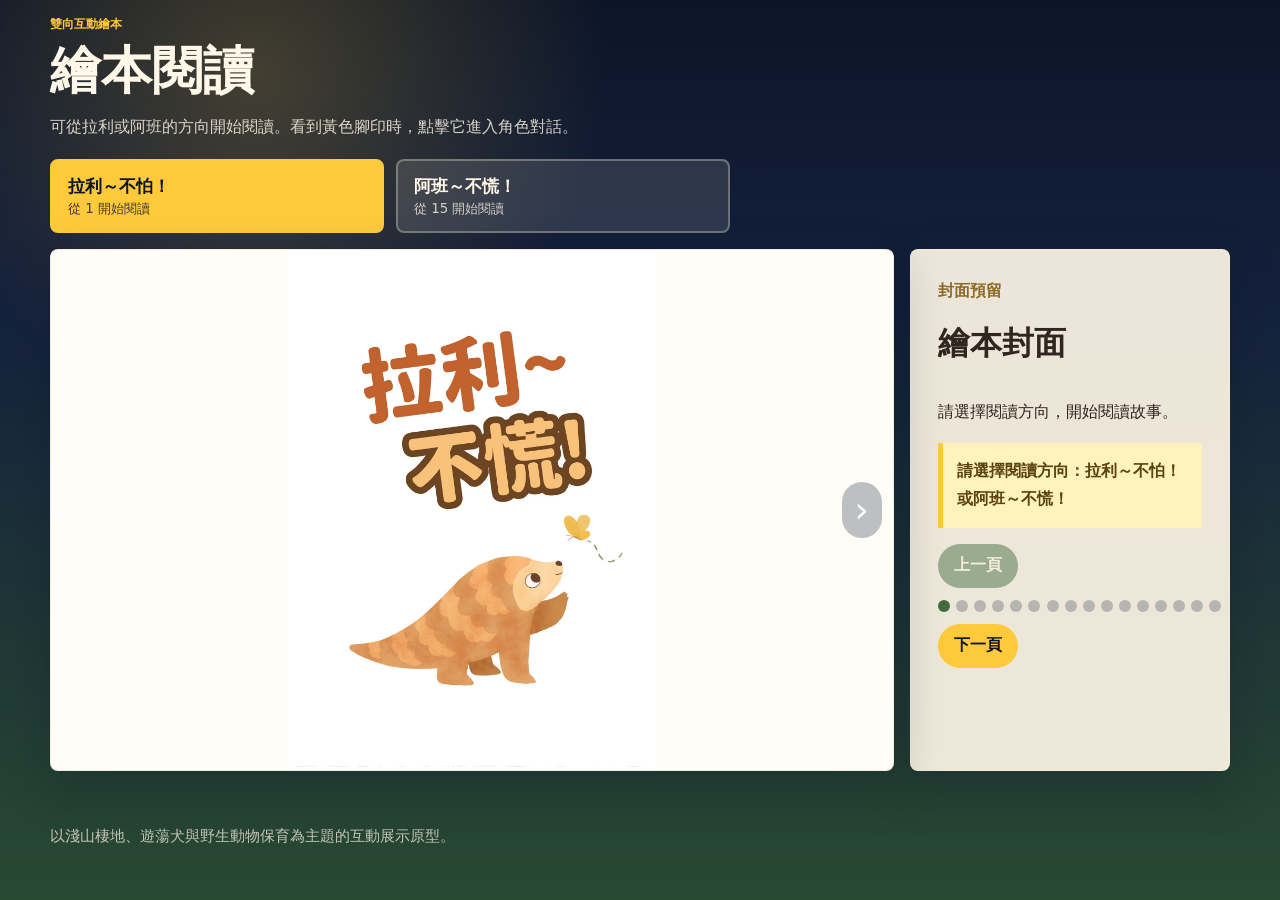
==== index.html @ 9e6d8e2f "Adjust chat avatar framing" ====
<!DOCTYPE html>
<html lang="zh-Hant">
<head>
  <meta charset="UTF-8">
  <meta name="viewport" content="width=device-width, initial-scale=1.0">
  <title>淺山夜路：流浪犬與野生動物的故事</title>
  <link rel="stylesheet" href="picture-book.css?v=20261018-5">
  <style>
    body.focused-chat .chat-layout,
    body.scan-mode .chat-layout { display: block !important; }
    body.focused-chat .character-picker,
    body.scan-mode .character-picker { display: none !important; }
    .active-character { display: flex !important; align-items: center; gap: 0.85rem; }
    .active-role-portrait {
      position: relative; display: grid !important; place-items: center;
      width: 5rem; height: 5rem; flex: 0 0 5rem; overflow: hidden;
      border: 3px solid #ffc93c; border-radius: 50%; background: #fff7e8;
    }
  </style>
</head>
<body>
  <main>
    <!-- 分頁一：雙向繪本閱讀 -->
    <section id="read" class="view active" aria-labelledby="read-title">
      <div class="section-heading">
        <p class="eyebrow">雙向互動繪本</p>
        <h2 id="read-title">繪本閱讀</h2>
        <p>可從拉利或阿班的方向開始閱讀。看到黃色腳印時，點擊它進入角色對話。</p>
      </div>

      <!-- 閱讀方向：拉利從第 1 頁開始，阿班從第 15 頁反向開始 -->
      <div class="reading-paths" aria-label="閱讀方向">
        <button class="path-btn active" data-path="lali" type="button">
          <span>拉利～不怕！</span>
          <small>從 1 開始閱讀</small>
        </button>
        <button class="path-btn" data-path="aban" type="button">
          <span>阿班～不慌！</span>
          <small>從 15 開始閱讀</small>
        </button>
      </div>

      <!-- 繪本舞台：JS 會把封面預留頁或正式內頁圖片放進 bookImage -->
      <article class="reader-shell">
        <div class="book-stage">
          <div id="bookImage" class="book-image" role="img" aria-label="繪本頁面插圖">
            <div class="cover-placeholder">
              <span class="hill"></span>
              <span class="tree tree-a"></span>
              <span class="tree tree-b"></span>
              <span class="star star-a"></span>
              <span class="star star-b"></span>
            </div>
          </div>

          <!-- 黃色腳印互動熱區：正式圖上已有腳印時，這個按鈕會變成透明可點擊區 -->
          <button id="pawHint" class="paw-hint" type="button" hidden>
            <img class="paw-image" src="assets/optimized/nfc-paw-icon.png" alt="" decoding="async">
            <span class="paw-label">角色提問</span>
          </button>
        </div>

        <!-- 右側文字與翻頁控制 -->
        <div class="page-panel">
          <p id="pageNumber" class="page-number"></p>
          <h3 id="pageTitle"></h3>
          <p id="pageText"></p>
          <p id="hintText" class="hint-text"></p>
          <div class="reader-controls">
            <button id="prevPage" class="secondary-btn" type="button">上一頁</button>
            <div id="pageDots" class="page-dots" aria-label="頁面指示"></div>
            <button id="nextPage" class="primary-btn" type="button">下一頁</button>
          </div>
        </div>
      </article>
    </section>

    <!-- 分頁二：角色 AI 對話 -->
    <section id="chat" class="view" aria-labelledby="chat-title">
      <div class="section-heading">
        <p class="eyebrow">角色對話</p>
        <h2 id="chat-title">AI 角色對話</h2>
        <p>可以直接選擇建議問題，也可以輸入自己的問題和故事角色聊天。</p>
      </div>

      <div class="chat-layout">
        <aside class="character-picker" aria-label="角色選擇">
          <button class="character-card active" data-role="lali" type="button">
            <img src="assets/optimized/character-lali-head.png?v=2" alt="拉利，穿山甲角色頭像" loading="lazy" decoding="async">
            <span>拉利</span>
            <small>穿山甲</small>
          </button>
          <button class="character-card" data-role="aban" type="button">
            <img src="assets/optimized/character-aban-head.png?v=2" alt="阿班，石虎角色頭像" loading="lazy" decoding="async">
            <span>阿班</span>
            <small>石虎</small>
          </button>
          <button class="character-card" data-role="dog" type="button">
            <img src="assets/optimized/character-dog-head.png?v=2" alt="故事中的狗狗角色頭像" loading="lazy" decoding="async">
            <span>狗</span>
            <small>遊蕩犬</small>
          </button>
        </aside>

        <section class="chat-window" aria-label="角色聊天視窗">
          <div class="chat-top">
            <div class="active-character">
              <div id="activeRolePortrait" class="active-role-portrait" data-role="lali" aria-hidden="true">
                <img id="activeRoleImage" src="assets/optimized/character-lali-head.png?v=2" alt="" decoding="async">
              </div>
              <div>
              <p class="eyebrow">目前角色</p>
              <h3 id="activeRoleName">拉利（穿山甲）</h3>
              <p id="usageStatus" class="usage-status" aria-live="polite"></p>
              </div>
            </div>
            <button id="clearChat" class="icon-btn" type="button" title="清空對話">清空</button>
          </div>
          <div id="chatMessages" class="chat-messages" aria-live="polite"></div>
          <form id="chatForm" class="chat-form">
            <label for="userMessage" class="sr-only">輸入想問角色的問題</label>
            <input id="userMessage" type="text" placeholder="輸入你想問角色的問題..." autocomplete="off">
            <button class="primary-btn" type="submit">送出</button>
          </form>
        </section>
      </div>
    </section>

  </main>

  <footer class="site-footer">
    <p>以淺山棲地、遊蕩犬與野生動物保育為主題的互動展示原型。</p>
  </footer>

  <script src="ai-config.js?v=20261018-2"></script>
  <script src="picture-book.js?v=20261018-1"></script>
  <script>
    document.querySelector('[data-view="action"]')?.remove();
    document.querySelector('#action')?.remove();
  </script>
</body>
</html>
---- picture-book.css ----
:root {
  --night: #14213d;
  --deep-night: #0c1528;
  --forest: #436b3b;
  --grass: #78a85a;
  --leaf: #b9cf6a;
  --paw: #ffc93c;
  --paper: #fff7e8;
  --ink: #2f261f;
  --muted: #756c61;
  --line: rgba(20, 33, 61, 0.18);
  --shadow: 0 18px 50px rgba(7, 15, 31, 0.24);
}

* {
  box-sizing: border-box;
}

body {
  margin: 0;
  min-height: 100vh;
  color: var(--ink);
  font-family: "Noto Sans TC", "Microsoft JhengHei", system-ui, sans-serif;
  background:
    radial-gradient(circle at 20% 8%, rgba(255, 201, 60, 0.22), transparent 22rem),
    linear-gradient(180deg, var(--deep-night) 0%, var(--night) 34%, #294932 100%);
}

button,
input,
textarea {
  font: inherit;
}

button {
  cursor: pointer;
}

.site-header {
  display: flex;
  align-items: center;
  justify-content: flex-end;
  gap: 1.5rem;
  padding: 1.2rem clamp(1rem, 4vw, 3rem);
  color: var(--paper);
}

.brand {
  display: flex;
  align-items: center;
  gap: 0.9rem;
}

.moon {
  width: 3rem;
  aspect-ratio: 1;
  border-radius: 50%;
  background: var(--paw);
  box-shadow: inset -0.65rem 0.25rem 0 #ffe39a;
}

.eyebrow {
  margin: 0 0 0.25rem;
  color: #8b6a22;
  font-size: 0.78rem;
  font-weight: 700;
  letter-spacing: 0;
}

.site-header .eyebrow,
.site-footer {
  color: rgba(255, 247, 232, 0.72);
}

h1,
h2,
h3,
p {
  margin-top: 0;
}

h1 {
  margin-bottom: 0;
  font-size: clamp(1.55rem, 3vw, 2.45rem);
}

.main-nav {
  display: flex;
  gap: 0.55rem;
  padding: 0.35rem;
  border: 1px solid rgba(255, 247, 232, 0.22);
  border-radius: 999px;
  background: rgba(255, 247, 232, 0.1);
}

.nav-btn {
  min-height: 2.55rem;
  padding: 0 1.05rem;
  border: 0;
  border-radius: 999px;
  color: var(--paper);
  background: transparent;
}

.nav-btn.active {
  color: var(--deep-night);
  background: var(--paw);
  font-weight: 800;
}

main {
  width: min(1180px, calc(100% - 2rem));
  margin: 0 auto;
}

.view {
  display: none;
  padding: 1rem 0 2.5rem;
}

.view.active {
  display: block;
}

.section-heading {
  max-width: 760px;
  margin: 0 0 1.1rem;
  color: var(--paper);
}

.section-heading .eyebrow {
  color: var(--paw);
}

.section-heading h2 {
  margin-bottom: 0.45rem;
  font-size: clamp(1.8rem, 4vw, 3.4rem);
}

.section-heading p:last-child {
  color: rgba(255, 247, 232, 0.82);
  line-height: 1.75;
}

.reading-paths {
  display: grid;
  grid-template-columns: repeat(2, minmax(0, 1fr));
  gap: 0.75rem;
  max-width: 680px;
  margin: 0 0 1rem;
}

.path-btn {
  display: grid;
  gap: 0.18rem;
  min-height: 4.2rem;
  padding: 0.8rem 1rem;
  border: 2px solid rgba(255, 247, 232, 0.3);
  border-radius: 8px;
  color: var(--paper);
  background: rgba(255, 247, 232, 0.12);
  text-align: left;
}

.path-btn.active {
  border-color: var(--paw);
  color: var(--deep-night);
  background: var(--paw);
}

.path-btn span {
  font-size: 1.08rem;
  font-weight: 900;
}

.path-btn small {
  color: inherit;
  opacity: 0.78;
}

.reader-shell,
.chat-layout,
.action-layout {
  display: grid;
  gap: 1rem;
}

.reader-shell {
  grid-template-columns: minmax(0, 1.45fr) minmax(290px, 0.55fr);
}

.book-stage,
.page-panel,
.chat-window,
.character-picker,
.reflection-form,
.card-preview {
  border: 1px solid rgba(255, 247, 232, 0.28);
  border-radius: 8px;
  background: rgba(255, 247, 232, 0.92);
  box-shadow: var(--shadow);
}

.book-stage {
  position: relative;
  min-height: 520px;
  overflow: hidden;
}

.book-image {
  min-height: 520px;
  height: 100%;
  background: #f8e9cf;
}

.book-image.has-image {
  position: relative;
  background-color: #fffdf8;
  background-position: center;
  background-repeat: no-repeat;
  background-size: contain;
  cursor: pointer;
}

.book-image.has-image::before,
.book-image.has-image::after {
  position: absolute;
  top: 50%;
  z-index: 1;
  display: grid;
  width: 2.5rem;
  height: 3.5rem;
  place-items: center;
  border-radius: 999px;
  color: #fff;
  background: rgba(12, 21, 40, 0.38);
  font-size: 2.25rem;
  line-height: 1;
  transform: translateY(-50%);
  pointer-events: none;
  opacity: 0.7;
}

.book-image.has-image::before {
  left: 0.7rem;
  content: "‹";
}

.book-image.has-image::after {
  right: 0.7rem;
  content: "›";
}

.book-image.is-first-page::before,
.book-image.is-last-page::after {
  display: none;
}

.cover-placeholder {
  position: relative;
  min-height: 520px;
  overflow: hidden;
  background:
    radial-gradient(circle at 78% 18%, #ffe8a3 0 3rem, transparent 3.1rem),
    linear-gradient(180deg, #23385d 0%, #2f4e43 56%, #809f53 100%);
}

.cover-placeholder::before {
  content: "封面預留";
  position: absolute;
  left: 1.4rem;
  bottom: 1.2rem;
  color: rgba(255, 247, 232, 0.82);
  font-weight: 800;
}

.hill {
  position: absolute;
  right: -8%;
  bottom: -16%;
  width: 70%;
  height: 42%;
  border-radius: 50% 50% 0 0;
  background: #5d813f;
}

.tree {
  position: absolute;
  bottom: 8%;
  width: 4rem;
  height: 17rem;
  border-radius: 2rem 2rem 0 0;
  background: #1d3427;
}

.tree::before {
  content: "";
  position: absolute;
  left: -4rem;
  top: -5rem;
  width: 12rem;
  height: 9rem;
  border-radius: 50%;
  background: #436b3b;
}

.tree-a {
  left: 12%;
}

.tree-b {
  right: 18%;
  transform: scale(0.78);
}

.star {
  position: absolute;
  width: 0.5rem;
  aspect-ratio: 1;
  border-radius: 50%;
  background: #f8e9cf;
}

.star-a {
  left: 28%;
  top: 18%;
}

.star-b {
  right: 35%;
  top: 12%;
}

.paw-hint {
  position: absolute;
  left: 13%;
  top: 30%;
  width: clamp(4.2rem, 8vw, 6rem);
  aspect-ratio: 1;
  display: grid;
  place-items: center;
  padding: 0;
  border: 0;
  border-radius: 50%;
  color: transparent;
  background: transparent;
  filter: drop-shadow(0 10px 16px rgba(61, 43, 3, 0.24));
}

.paw-hint[hidden] {
  display: none;
}

.paw-hint:hover,
.paw-hint:focus-visible {
  transform: translateY(-2px);
}

.paw-hint.embedded-hotspot {
  opacity: 0;
  filter: none;
}

.paw-hint.embedded-hotspot:hover,
.paw-hint.embedded-hotspot:focus-visible {
  opacity: 0.18;
  outline: 3px solid var(--paw);
  outline-offset: 0.25rem;
}

.paw-image {
  width: 100%;
  height: 100%;
  object-fit: contain;
}

.paw-label {
  position: absolute;
  width: 1px;
  height: 1px;
  padding: 0;
  margin: -1px;
  overflow: hidden;
  clip: rect(0, 0, 0, 0);
  white-space: nowrap;
  border: 0;
}

.paw-shape {
  position: relative;
  width: 2.3rem;
  height: 2rem;
  display: inline-block;
  flex: 0 0 auto;
}

.paw-shape i,
.paw-shape b {
  position: absolute;
  display: block;
  border-radius: 999px;
  background: #fff7e8;
}

.paw-shape i {
  width: 0.55rem;
  height: 0.75rem;
}

.paw-shape i:nth-child(1) {
  left: 0.1rem;
  top: 0.55rem;
  transform: rotate(-26deg);
}

.paw-shape i:nth-child(2) {
  left: 0.62rem;
  top: 0.05rem;
}

.paw-shape i:nth-child(3) {
  left: 1.2rem;
  top: 0.05rem;
}

.paw-shape i:nth-child(4) {
  right: 0.1rem;
  top: 0.55rem;
  transform: rotate(26deg);
}

.paw-shape b {
  left: 0.63rem;
  bottom: 0.05rem;
  width: 1.15rem;
  height: 0.9rem;
  transform: rotate(-12deg);
}

.page-panel {
  padding: clamp(1.1rem, 3vw, 1.7rem);
}

.page-number {
  color: #8b6a22;
  font-weight: 900;
}

.page-panel h3 {
  font-size: clamp(1.35rem, 2.5vw, 2rem);
}

.page-panel p {
  line-height: 1.8;
}

.hint-text {
  min-height: 4.5rem;
  padding: 0.85rem;
  border-left: 5px solid var(--paw);
  background: #fff2bd;
  color: #5a4211;
  font-weight: 800;
}

.reader-controls,
.form-actions {
  display: flex;
  align-items: center;
  gap: 0.75rem;
  flex-wrap: wrap;
}

.primary-btn,
.secondary-btn,
.icon-btn {
  min-height: 2.75rem;
  border-radius: 999px;
  border: 0;
  padding: 0 1rem;
  font-weight: 800;
}

.primary-btn {
  color: var(--deep-night);
  background: var(--paw);
}

.secondary-btn,
.icon-btn {
  color: var(--paper);
  background: var(--forest);
}

.secondary-btn:disabled {
  cursor: not-allowed;
  opacity: 0.48;
}

.page-dots {
  display: flex;
  gap: 0.38rem;
}

.page-dot {
  width: 0.7rem;
  aspect-ratio: 1;
  border: 0;
  border-radius: 50%;
  background: rgba(20, 33, 61, 0.25);
}

.page-dot.active {
  background: var(--forest);
}

.chat-layout {
  grid-template-columns: 280px minmax(0, 1fr);
}

.character-picker {
  display: grid;
  gap: 0.75rem;
  padding: 0.9rem;
}

.character-card {
  display: grid;
  grid-template-columns: 82px 1fr;
  grid-template-rows: 1fr 1fr;
  align-items: center;
  gap: 0 0.8rem;
  min-height: 7rem;
  border: 2px solid transparent;
  border-radius: 8px;
  background: #fffaf0;
  color: var(--ink);
  text-align: left;
}

.character-card.active {
  border-color: var(--paw);
  background: #fff0b8;
}

.character-card img,
.dog-avatar {
  grid-row: 1 / 3;
  width: 82px;
  height: 82px;
  object-fit: contain;
  border-radius: 8px;
  background: #f7e2bd;
}

.dog-avatar {
  display: grid;
  place-items: center;
  color: var(--paper);
  background: linear-gradient(145deg, #926742, #d5a36f);
  font-size: 1.45rem;
  font-weight: 900;
}

.character-card span:not(.dog-avatar) {
  align-self: end;
  font-size: 1.15rem;
  font-weight: 900;
}

.character-card small {
  align-self: start;
  color: var(--muted);
}

.chat-window {
  display: grid;
  grid-template-rows: auto minmax(340px, 1fr) auto;
  min-height: 610px;
  overflow: hidden;
}

.chat-top {
  display: flex;
  align-items: center;
  justify-content: space-between;
  gap: 1rem;
  padding: 1rem 1.2rem;
  border-bottom: 1px solid var(--line);
}

.chat-top h3 {
  margin-bottom: 0;
}

.chat-messages {
  display: flex;
  flex-direction: column;
  gap: 0.7rem;
  padding: 1.2rem;
  overflow-y: auto;
}

.message {
  max-width: min(76%, 620px);
  padding: 0.85rem 1rem;
  border-radius: 8px;
  line-height: 1.65;
}

.message.user {
  align-self: flex-end;
  color: var(--paper);
  background: var(--night);
}

.message.ai {
  align-self: flex-start;
  background: #edf5df;
}

.message strong {
  display: block;
  margin-bottom: 0.2rem;
}

.chat-form {
  display: grid;
  grid-template-columns: minmax(0, 1fr) auto;
  gap: 0.75rem;
  padding: 1rem;
  border-top: 1px solid var(--line);
  background: #fffaf0;
}

.chat-form input,
.reflection-form textarea {
  width: 100%;
  border: 1px solid var(--line);
  border-radius: 8px;
  color: var(--ink);
  background: #fffdf8;
}

.chat-form input {
  min-height: 2.75rem;
  padding: 0 0.9rem;
}

.action-layout {
  grid-template-columns: minmax(0, 0.95fr) minmax(300px, 0.65fr);
}

.reflection-form {
  display: grid;
  gap: 1rem;
  padding: 1.1rem;
}

.reflection-form label {
  display: grid;
  gap: 0.45rem;
  color: #3f352d;
  font-weight: 900;
}

.reflection-form textarea {
  min-height: 7rem;
  padding: 0.8rem;
  resize: vertical;
  line-height: 1.65;
}

.card-preview {
  padding: 1.1rem;
}

.conservation-card {
  min-height: 360px;
  padding: 1.2rem;
  border-radius: 8px;
  background:
    linear-gradient(180deg, rgba(255, 201, 60, 0.24), rgba(120, 168, 90, 0.16)),
    #fffaf0;
  border: 2px dashed rgba(67, 107, 59, 0.45);
}

.conservation-card h3 {
  color: var(--forest);
}

.conservation-card.empty {
  color: var(--muted);
}

.card-row {
  margin-top: 1rem;
  padding-top: 1rem;
  border-top: 1px solid var(--line);
}

.card-row strong {
  display: block;
  margin-bottom: 0.25rem;
  color: #5b4212;
}

.site-footer {
  width: min(1180px, calc(100% - 2rem));
  margin: 0 auto;
  padding: 1rem 0 2rem;
  font-size: 0.92rem;
}

.sr-only {
  position: absolute;
  width: 1px;
  height: 1px;
  padding: 0;
  margin: -1px;
  overflow: hidden;
  clip: rect(0, 0, 0, 0);
  white-space: nowrap;
  border: 0;
}

@media (max-width: 900px) {
  .site-header,
  .reader-shell,
  .chat-layout,
  .action-layout {
    grid-template-columns: 1fr;
  }

  .site-header {
    display: grid;
  }

  .main-nav {
    width: 100%;
    justify-content: center;
  }

  .reader-shell,
  .chat-layout,
  .action-layout {
    display: grid;
  }

  .book-stage,
  .book-image,
  .cover-placeholder {
    min-height: 420px;
  }

  .character-picker {
    grid-template-columns: repeat(3, 1fr);
  }

  .character-card {
    grid-template-columns: 1fr;
    grid-template-rows: auto auto auto;
    justify-items: center;
    text-align: center;
  }

  .character-card img,
  .dog-avatar {
    grid-row: auto;
  }
}

@media (max-width: 640px) {
  main,
  .site-footer {
    width: min(100% - 1rem, 1180px);
  }

  .main-nav {
    border-radius: 8px;
    flex-wrap: wrap;
  }

  .reading-paths {
    grid-template-columns: 1fr;
  }

  .nav-btn {
    flex: 1 1 9rem;
  }

  .book-stage,
  .book-image,
  .cover-placeholder {
    min-height: 340px;
  }

  .character-picker {
    grid-template-columns: 1fr;
  }

  .message {
    max-width: 92%;
  }

  .chat-form {
    grid-template-columns: 1fr;
  }
}

/* 實體繪本掃描入口：只留下當頁角色的對話介面。 */
body.scan-mode .site-header,
body.scan-mode .site-footer,
body.scan-mode .character-picker,
body.focused-chat .character-picker {
  display: none;
}

body.scan-mode main {
  width: min(760px, calc(100% - 1.25rem));
  min-height: 100vh;
  display: grid;
  align-items: center;
}

body.scan-mode .view {
  padding: 1.25rem 0;
}

body.scan-mode .section-heading {
  display: none;
}

body.scan-mode .chat-layout {
  display: block;
}

body.focused-chat .chat-layout {
  display: block;
}

body.focused-chat .chat-window {
  width: 100%;
}

body.scan-mode .chat-window {
  min-height: min(680px, calc(100vh - 11rem));
}

.question-suggestions {
  display: flex;
  flex-wrap: wrap;
  gap: 0.55rem;
  padding: 0 1rem 0.8rem;
}

.question-suggestions button {
  min-height: 2.4rem;
  padding: 0.45rem 0.8rem;
  border: 1px solid rgba(67, 107, 59, 0.35);
  border-radius: 999px;
  color: var(--forest);
  background: #f4f8e9;
  font-weight: 800;
}

.question-suggestions button:hover,
.question-suggestions button:focus-visible {
  border-color: var(--forest);
  background: #e7f0cf;
}

.active-character {
  display: flex;
  align-items: center;
  gap: 0.85rem;
}

.active-role-portrait {
  width: 4.4rem;
  aspect-ratio: 1;
  flex: 0 0 auto;
  display: grid;
  place-items: center;
  overflow: hidden;
  border: 3px solid var(--paw);
  border-radius: 50%;
  background: #fff7e8;
  box-shadow: 0 6px 18px rgba(20, 33, 61, 0.16);
}

.active-role-portrait img {
  position: absolute;
  max-width: none;
  height: auto;
  object-fit: contain;
}

.active-role-portrait {
  position: relative;
}

.active-role-portrait img {
  left: 0;
  top: 0;
  width: 100%;
}

.active-role-portrait[data-role="lali"] img {
  left: 4%;
  top: 4%;
  width: 92%;
}

.active-role-portrait[data-role="aban"] img {
  left: 8%;
  top: 8%;
  width: 84%;
}

.active-role-portrait[data-role="dog"] img {
  left: -5%;
  top: -8%;
  width: 190%;
}

.usage-status {
  margin: 0.18rem 0 0;
  color: var(--muted);
  font-size: 0.82rem;
}

.message.thinking {
  color: var(--muted);
  font-style: italic;
}

.chat-form.is-busy button,
.chat-form.is-busy input {
  cursor: wait;
  opacity: 0.68;
}

@media (max-width: 640px) {
  body.scan-mode main {
    width: min(100% - 0.75rem, 760px);
    align-items: stretch;
  }

  body.scan-mode .chat-window {
    min-height: calc(100vh - 2.5rem);
    border-radius: 12px;
  }
}
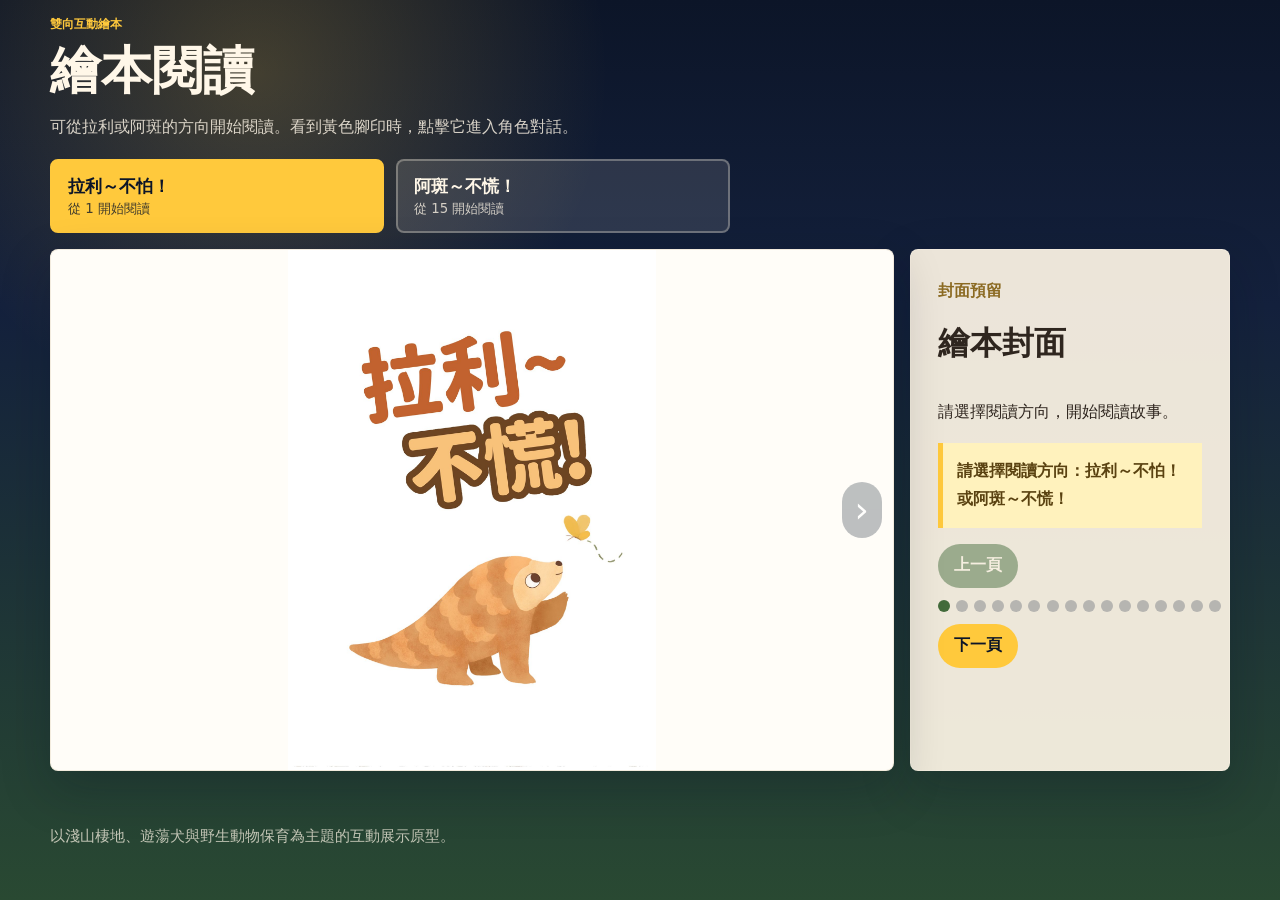
==== commit c4f95a76: "Fix A-Ban character name" ====
--- a/index.html
+++ b/index.html
@@ -25,17 +25,17 @@
       <div class="section-heading">
         <p class="eyebrow">雙向互動繪本</p>
         <h2 id="read-title">繪本閱讀</h2>
-        <p>可從拉利或阿班的方向開始閱讀。看到黃色腳印時，點擊它進入角色對話。</p>
+        <p>可從拉利或阿斑的方向開始閱讀。看到黃色腳印時，點擊它進入角色對話。</p>
       </div>
 
-      <!-- 閱讀方向：拉利從第 1 頁開始，阿班從第 15 頁反向開始 -->
+      <!-- 閱讀方向：拉利從第 1 頁開始，阿斑從第 15 頁反向開始 -->
       <div class="reading-paths" aria-label="閱讀方向">
         <button class="path-btn active" data-path="lali" type="button">
           <span>拉利～不怕！</span>
           <small>從 1 開始閱讀</small>
         </button>
         <button class="path-btn" data-path="aban" type="button">
-          <span>阿班～不慌！</span>
+          <span>阿斑～不慌！</span>
           <small>從 15 開始閱讀</small>
         </button>
       </div>
@@ -86,17 +86,17 @@
       <div class="chat-layout">
         <aside class="character-picker" aria-label="角色選擇">
           <button class="character-card active" data-role="lali" type="button">
-            <img src="assets/optimized/character-lali-head.png?v=2" alt="拉利，穿山甲角色頭像" loading="lazy" decoding="async">
+            <img src="assets/optimized/character-lali-head.png?v=3" alt="拉利，穿山甲角色頭像" loading="lazy" decoding="async">
             <span>拉利</span>
             <small>穿山甲</small>
           </button>
           <button class="character-card" data-role="aban" type="button">
-            <img src="assets/optimized/character-aban-head.png?v=2" alt="阿班，石虎角色頭像" loading="lazy" decoding="async">
-            <span>阿班</span>
+            <img src="assets/optimized/character-aban-head.png?v=3" alt="阿斑，石虎角色頭像" loading="lazy" decoding="async">
+            <span>阿斑</span>
             <small>石虎</small>
           </button>
           <button class="character-card" data-role="dog" type="button">
-            <img src="assets/optimized/character-dog-head.png?v=2" alt="故事中的狗狗角色頭像" loading="lazy" decoding="async">
+            <img src="assets/optimized/character-dog-head.png?v=3" alt="故事中的狗狗角色頭像" loading="lazy" decoding="async">
             <span>狗</span>
             <small>遊蕩犬</small>
           </button>
@@ -106,7 +106,7 @@
           <div class="chat-top">
             <div class="active-character">
               <div id="activeRolePortrait" class="active-role-portrait" data-role="lali" aria-hidden="true">
-                <img id="activeRoleImage" src="assets/optimized/character-lali-head.png?v=2" alt="" decoding="async">
+                <img id="activeRoleImage" src="assets/optimized/character-lali-head.png?v=3" alt="" decoding="async">
               </div>
               <div>
               <p class="eyebrow">目前角色</p>
@@ -133,7 +133,7 @@
   </footer>
 
   <script src="ai-config.js?v=20261018-2"></script>
-  <script src="picture-book.js?v=20261018-1"></script>
+  <script src="picture-book.js?v=20261022-1"></script>
   <script>
     document.querySelector('[data-view="action"]')?.remove();
     document.querySelector('#action')?.remove();
--- a/picture-book.css
+++ b/picture-book.css
@@ -907,21 +907,21 @@
 }
 
 .active-role-portrait[data-role="lali"] img {
-  left: 4%;
-  top: 4%;
-  width: 92%;
+  left:0px;
+  top: 18%;
+  width: 100%;
 }
 
 .active-role-portrait[data-role="aban"] img {
-  left: 8%;
-  top: 8%;
-  width: 84%;
+  left: 0%;
+  top: 10%;
+  width: 100%;
 }
 
 .active-role-portrait[data-role="dog"] img {
-  left: -5%;
-  top: -8%;
-  width: 190%;
+  left: -50%;
+  top: 0%;
+  width: 150%;
 }
 
 .usage-status {
